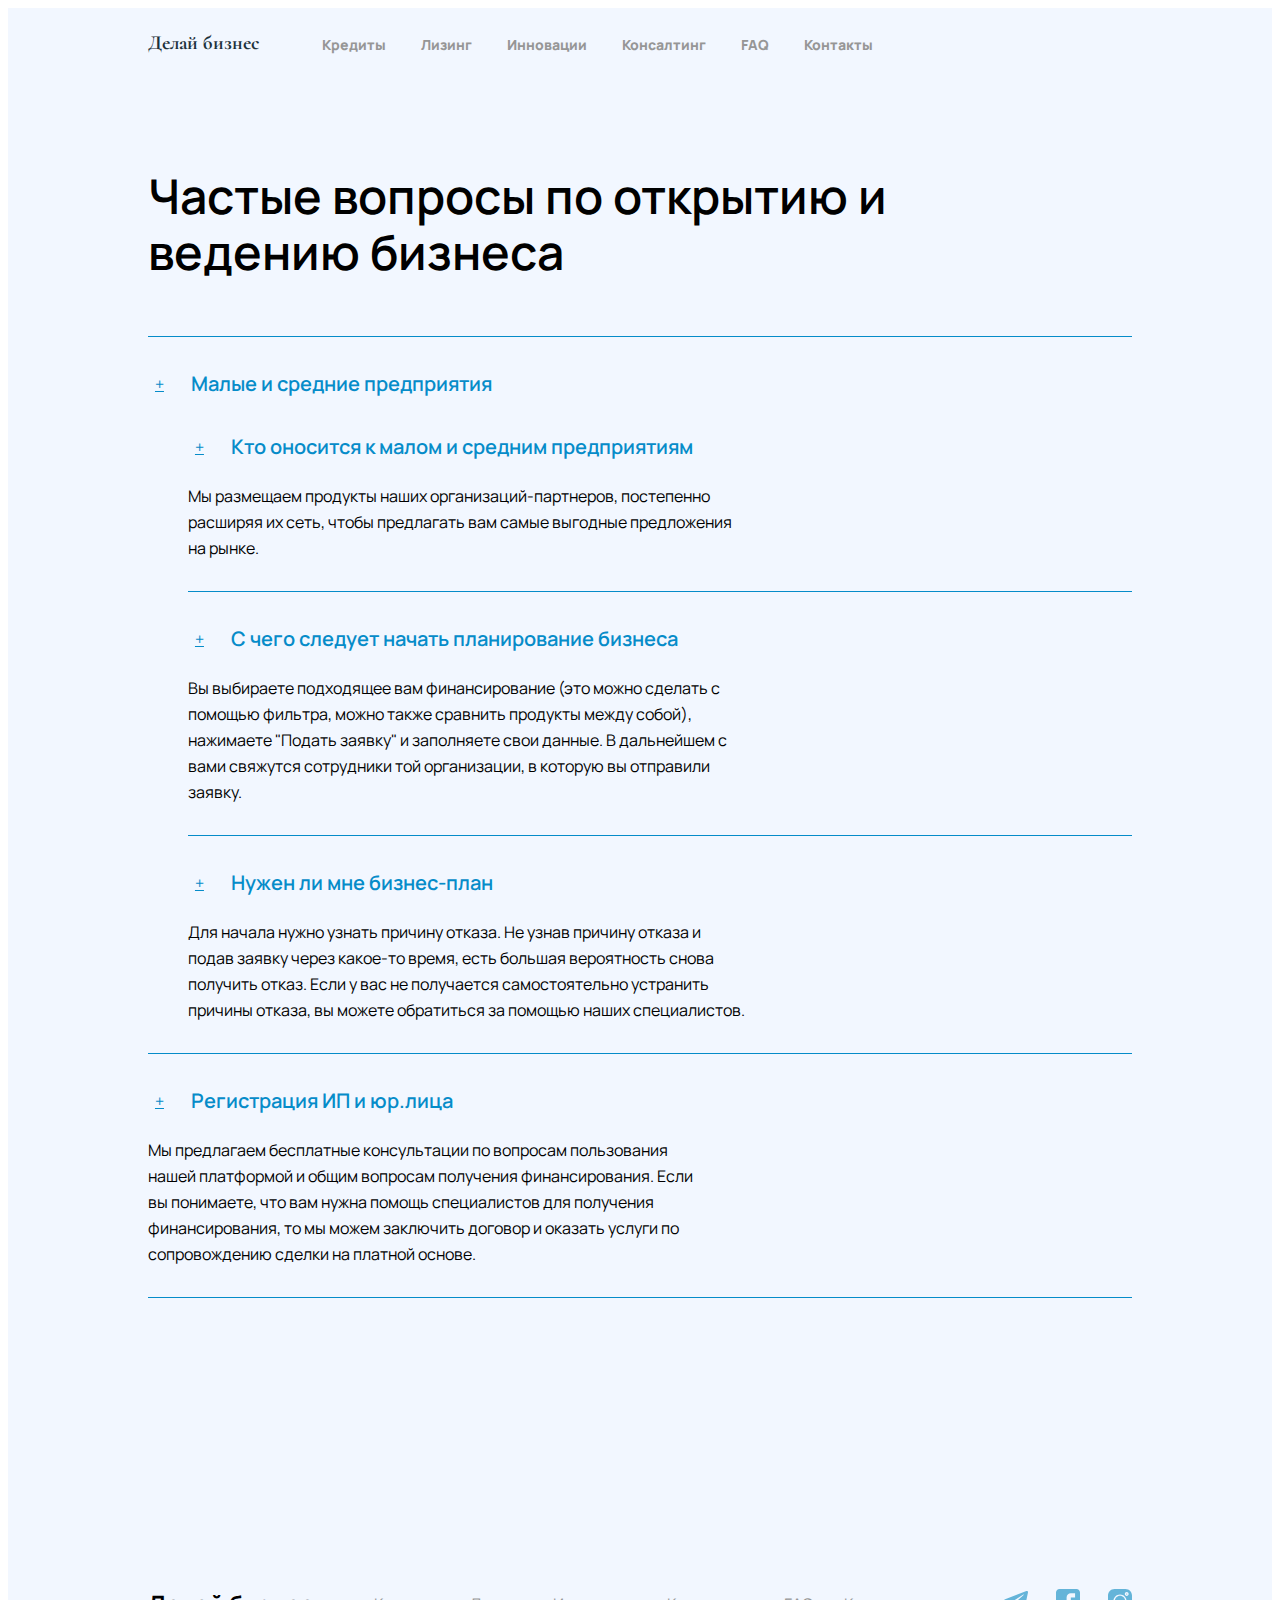
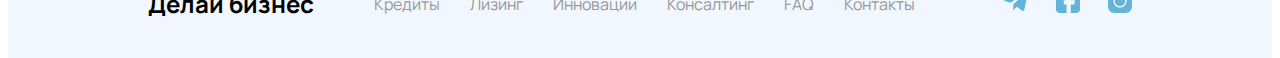
==== pages/faq.html @ 892f533c "commit" ====
<!DOCTYPE html>
<html lang="en">
<head>
    <meta charset="UTF-8">
    <meta http-equiv="X-UA-Compatible" content="IE=edge">
    <meta name="viewport" content="width=device-width, initial-scale=1.0">
    <link rel="stylesheet" href="./css/reset.css">
    <link href="https://cdn.jsdelivr.net/npm/bootstrap@5.0.0-beta1/dist/css/bootstrap.min.css" rel="stylesheet" integrity="sha384-giJF6kkoqNQ00vy+HMDP7azOuL0xtbfIcaT9wjKHr8RbDVddVHyTfAAsrekwKmP1" crossorigin="anonymous">
    <link rel="preconnect" href="https://fonts.gstatic.com">
    <link href="https://fonts.googleapis.com/css2?family=Cormorant&family=Manrope&display=swap" rel="stylesheet">
    <link rel="stylesheet" href="/css/faq.css">
    <title>Fin</title>
</head>
<body>
    <section class="main">
        <div class="wrapper">
            <header class="header">
                <a class="logo" href="/index.html">Делай бизнес</a>
                <div class="header-links">
                    <a href="/pages/credits.html">Кредиты</a>
                    <a href="/pages/leasing.html">Лизинг</a>
                    <a href="/pages/innovations.html">Инновации</a>
                    <a href="#!">Консалтинг</a>
                    <a href="/pages/faq.html">FAQ</a>
                    <a href="#!">Контакты</a>
                </div>
            </header>
            <div class="main_desc">
                <div>Частые вопросы по открытию и ведению бизнеса</div>
            </div>
        </div>
    </section>
    
    <section class="faq">
        <div class="wrapper">
            
            <div class="lists">
                <div class="collapse1">
                    <div class="list">
                        <a class="btn btn-primary" data-bs-toggle="collapse" href="#collapse1" role="button"
                            aria-expanded="false" aria-controls="collapseExample">
                            +
                        </a>
                        <div class="collapse_card-name">
                            Малые и средние предприятия
                        </div>
                        
                    </div>
                    <div class="collapse" id="collapse1">
                        <div class="collapse2">
                            <div class="list">
                                <a class="btn btn-primary" data-bs-toggle="collapse" href="#collapse2" role="button"
                                    aria-expanded="false" aria-controls="collapseExample">
                                    +
                                </a>
                                <div class="collapse_card-name">
                                    Кто оносится к малом и средним предприятиям
                                </div>
                                
                            </div>
                            <div class="collapse" id="collapse2">
                                <div class="card card-body">
                                    Мы размещаем продукты наших организаций-партнеров, постепенно расширяя их сеть, чтобы предлагать вам самые выгодные предложения на рынке. 
                                </div>
                            </div>
                        </div>
                        <div class="collapse3">
                            <div class="list">
                                <a class="btn btn-primary" data-bs-toggle="collapse" href="#collapse3" role="button"
                                    aria-expanded="false" aria-controls="collapseExample">
                                    +
                                </a>
                                <div class="collapse_card-name">
                                    С чего следует начать планирование бизнеса
                                </div>
                                
                            </div>
                            <div class="collapse" id="collapse3">
                                <div class="card card-body">
                                    Вы выбираете подходящее вам финансирование (это можно сделать с помощью фильтра, можно также сравнить продукты между собой), нажимаете "Подать заявку" и заполняете свои данные. В дальнейшем с вами свяжутся сотрудники той организации, в которую вы отправили заявку.
                                </div>
                            </div>
                        </div>
                        <div class="collapse4">
                            <div class="list">
                                <a class="btn btn-primary" data-bs-toggle="collapse" href="#collapse4" role="button"
                                    aria-expanded="false" aria-controls="collapseExample">
                                    +
                                </a>
                                <div class="collapse_card-name">
                                    Нужен ли мне бизнес-план
                                </div>
                                
                            </div>
                            <div class="collapse" id="collapse4">
                                <div class="card card-body">
                                    Для начала нужно узнать причину отказа. Не узнав причину отказа и подав заявку через какое-то время, есть большая вероятность снова получить отказ. Если у вас не получается самостоятельно устранить причины отказа, вы можете обратиться за помощью наших специалистов.
                                </div>
                            </div>
                        </div>
                    </div>
                </div>
                
                <div class="collapse5">
                    <div class="list">
                        <a class="btn btn-primary" data-bs-toggle="collapse" href="#collapse5" role="button"
                            aria-expanded="false" aria-controls="collapseExample">
                            +
                        </a>
                        <div class="collapse_card-name">
                            Регистрация ИП и юр.лица
                        </div>
                        
                    </div>
                    <div class="collapse" id="collapse5">
                        <div class="card card-body">
                            Мы предлагаем бесплатные консультации по вопросам пользования нашей платформой и общим вопросам получения финансирования. Если вы понимаете, что вам нужна помощь специалистов для получения финансирования, то мы можем заключить договор и оказать услуги по сопровождению сделки на платной основе.
                        </div>
                    </div>
                </div>
            </div>
        </div>
    </section>
    <section class="footer">
        <div class="wrapper">
            <div class="footer_content">
                <div class="footer_main-links">
                    <div class="footer_logo">Делай бизнес</div>
                    <div class="footer_links">
                        <a href="/pages/credits.html">Кредиты</a>
                        <a href="/pages/leasing.html">Лизинг</a>
                        <a href="/pages/innovations.html">Инновации</a>
                        <a href="#!">Консалтинг</a>
                        <a href="/pages/faq.html">FAQ</a>
                        <a href="#!">Контакты</a>
                    </div>
                </div>
                <div class="link-pics">
                    <a href="#!">
                        <img src="/img/telegram.svg" alt="tg">
                    </a>
                    <a href="#!">
                        <img src="/img/facebook.svg" alt="fb">
                    </a>
                    <a href="#!">
                        <img src="/img/instagram.svg" alt="ig">
                    </a>
                </div>
            </div>
        </div>
    </section>
    




    <script src="https://cdn.jsdelivr.net/npm/bootstrap@5.0.0-beta1/dist/js/bootstrap.bundle.min.js" integrity="sha384-ygbV9kiqUc6oa4msXn9868pTtWMgiQaeYH7/t7LECLbyPA2x65Kgf80OJFdroafW" crossorigin="anonymous"></script>
</body>
</html>
---- css/faq.css ----
body{
    font-family: 'Manrope', sans-serif;
    height: 100vh;
}
.wrapper{
    width: 100%;
    box-sizing: border-box;
    padding: 0 140px;
    background-color: #F2F7FF;
}
header{
    height: 70px;
    display: flex;
    align-items: center;
}
header a{
    text-decoration: none;
}
.logo{
    font-family: 'Cormorant', serif;
    font-style: normal;
    font-weight: bold;
    font-size: 20px;
    line-height: 29px;
    color: #1C313B;
}

.header-links{
    margin: 2px 0 0 62px;
}
.header-links a{
    font-style: normal;
    font-weight: 800;
    font-size: 14px;
    line-height: 20px;
    color: #969696;
    margin-left: 32px;
}
.header-links a:hover{
    color: #068CC9;
}
.header-links a:first-child{
    margin-left: 0;
}
.main_desc div:first-child{
    width: 850px;
    height: 168px;
    margin-top: 90px;
    font-style: normal;
    font-weight: 600;
    font-size: 48px;
    line-height: 56px;
}


/* ======================================================== */

.adv_cards{
    display: flex;
}
.adv_card{
    display: flex;
    flex: 6;
}
.adv_card img{
    min-width: 72px;
    height: 72px;
}
.adv_cards-content{
    margin-left: 15px;
}
.advantages_name{
    width: 662px;
    height: 128px;
    font-weight: 800;
    font-size: 48px;
    line-height: 64px;
    margin-top: 150px;
}
.adv_name{
    font-weight: 600;
    font-size: 24px;
    line-height: 32px;
}
.adv_desc{
    font-size: 16px;
    line-height: 26px;
    margin-top: 8px;
}
.adv_cards{
    margin-top: 50px;
}
.adv_cards:last-child{
    margin-top: 70px;
}

/* ======================================================== */

.faq{
    background-color: #F2F7FF;
    box-sizing: border-box;
}

.name div:first-child{
    width: 404px;
    height: 128px;
    font-weight: 800;
    font-size: 48px;
    line-height: 64px;
}
.name_pic{
    margin-top: 35px;
    width: 466px;
    height: 591px;
    background: url(/img/faq-pic1.png) no-repeat top;
}

.collapse1,
.collapse3,
.collapse5{
    border-top: 1px solid #068CC9;
    border-bottom: 1px solid #068CC9;
    box-sizing: border-box;
    padding: 30px 0 30px 0;
}
.collapse5{
    margin-top: 30px;
}
.collapse1{
    border-bottom: none;
    padding-bottom: 0;
}
.collapse2{
    box-sizing: border-box;
    padding: 30px 0 30px 0;
}
.collapse4{
    padding-top: 30px;
}
.collapse2,
.collapse3,
.collapse4{
    margin-left: 40px;
}

.lists{
    width: 100%;
}
.list{
    display: flex;
    justify-content: space-between;
    align-items: center;
}
.list a{
    width: 24px;
    height: 24px;
    padding: 0;
    display: flex;
    align-items: center;
    justify-content: center;
    background-color: #F2F7FF;
    border: none;
    color: #068CC9;
}
.list a:hover,
.list a:focus{
    background-color: #F2F7FF;
    color: #068CC9;
    border: none;
}
.collapse_card-name{
    width: 100%;
    color: #068CC9;
    font-weight: 600;
    font-size: 20px;
    line-height: 33px;
    margin-left: 20px;
}
.card{
    margin-top: 20px;
    background-color: #F2F7FF;
    border: none;
    font-size: 16px;
    line-height: 26px;
    padding: 0;
    max-width: 560px;
}

/* ======================================================== */

.footer{
    height: 40vh;
}
.footer .wrapper{
    height: 100%;
    display: flex;
    align-items: center;
    padding-bottom: 40px;
    display: flex;
    align-items: flex-end;
}
.footer_content{
    width: 100%;
    display: flex;
    justify-content: space-between;
}
.footer_main-links{
    display: flex;
}
.footer_links{
    margin-left: 60px;
    display: flex;
    align-items: center;
}
.footer_logo{
    font-weight: bold;
    font-size: 24px;
    line-height: 29px;
}
.footer_links a{
    margin-left: 30px;
    text-decoration: none;
    color: #969696;
}
.footer_links a:hover{
    color: #068CC9;
}
.footer_links a:first-child{
    margin: 0;
}
.link-pics a{
    margin-left: 25px;
    text-decoration: none;
}
.link-pics img:hover{
    transition: .3s;
    transform: scale(1.2);
}
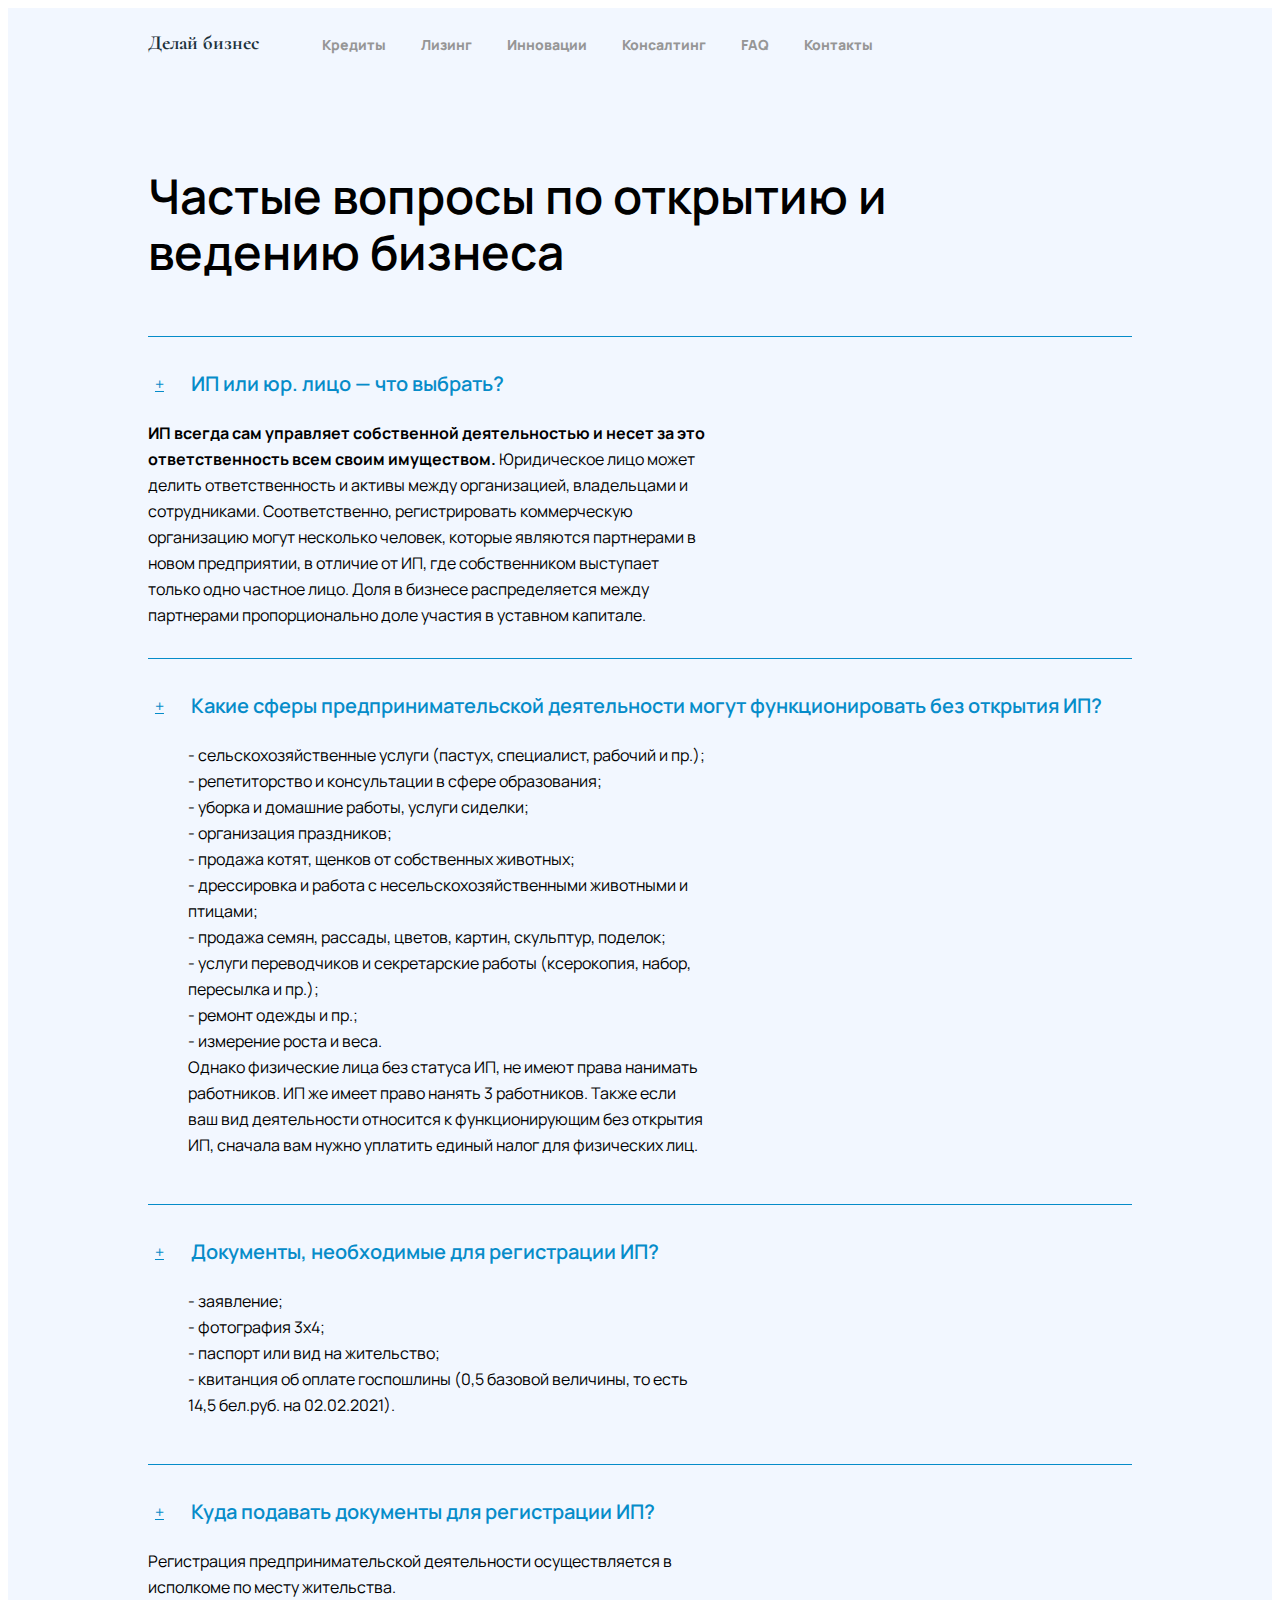
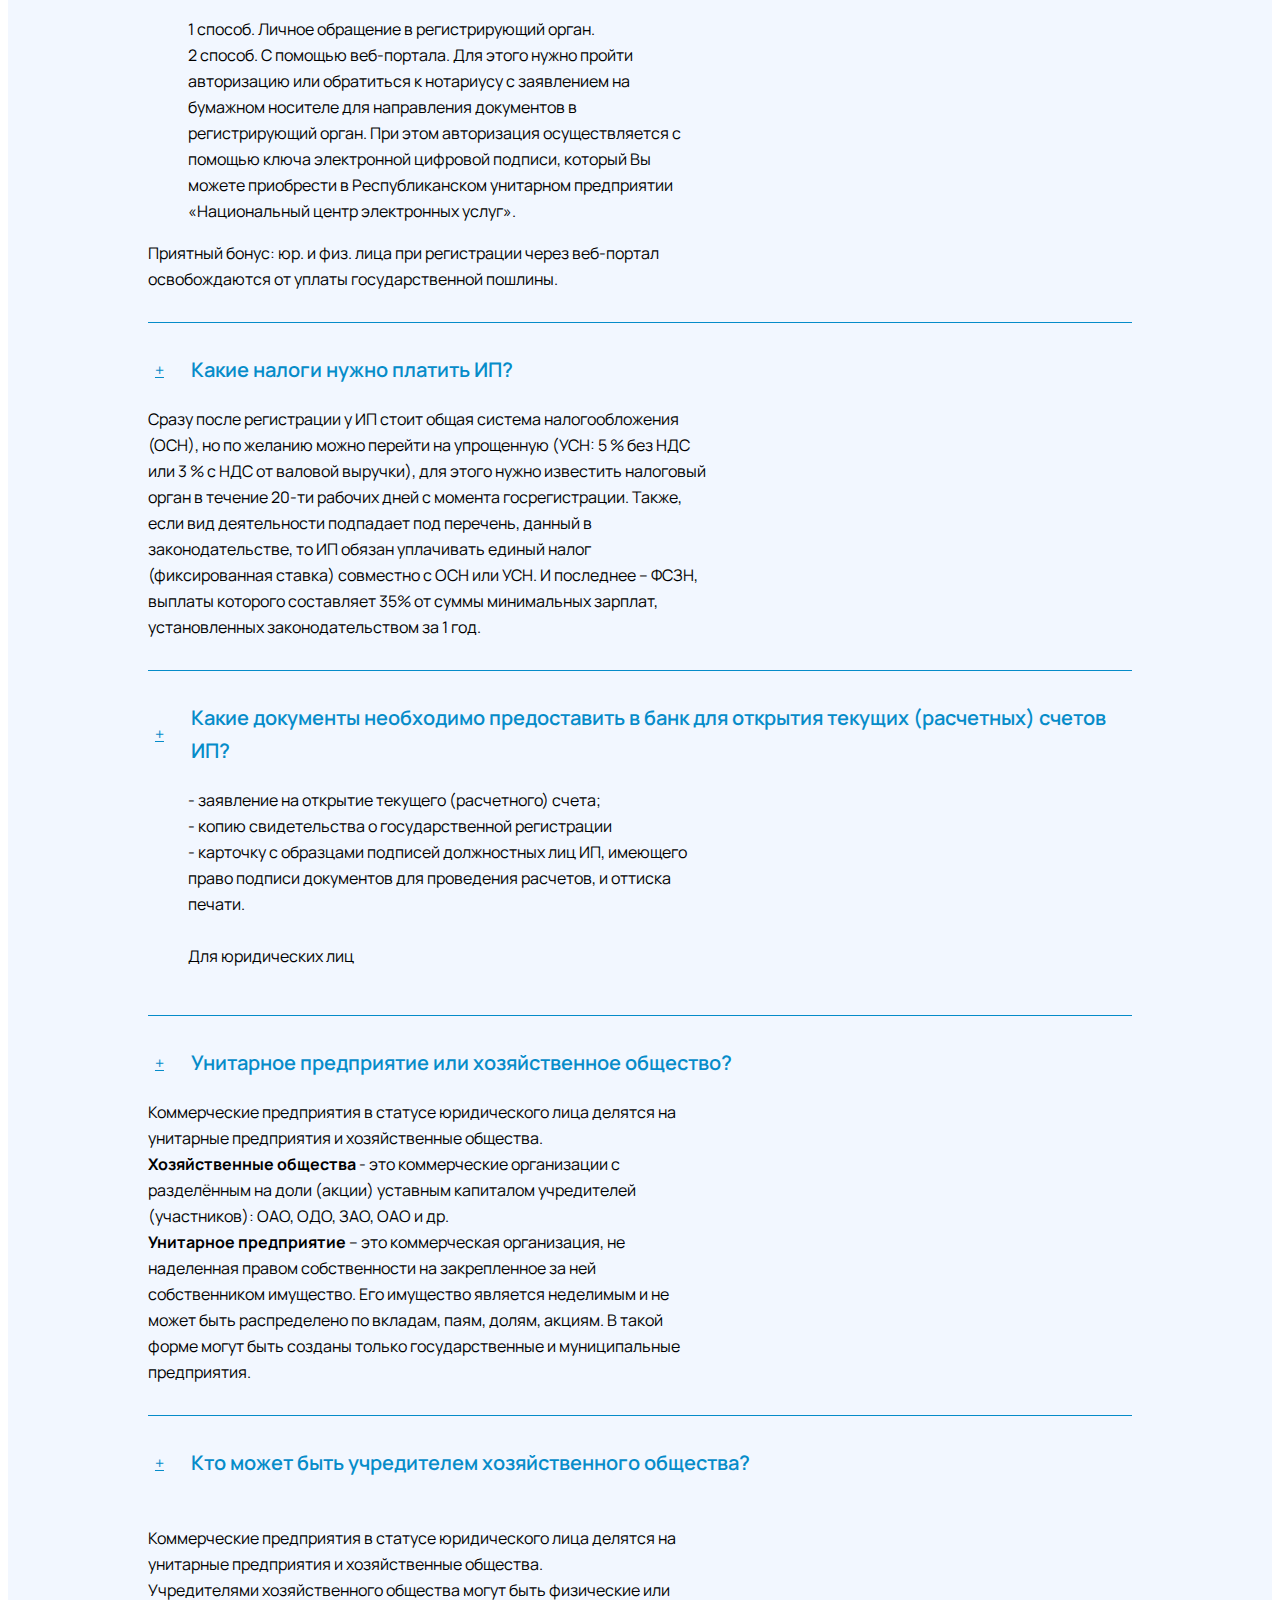
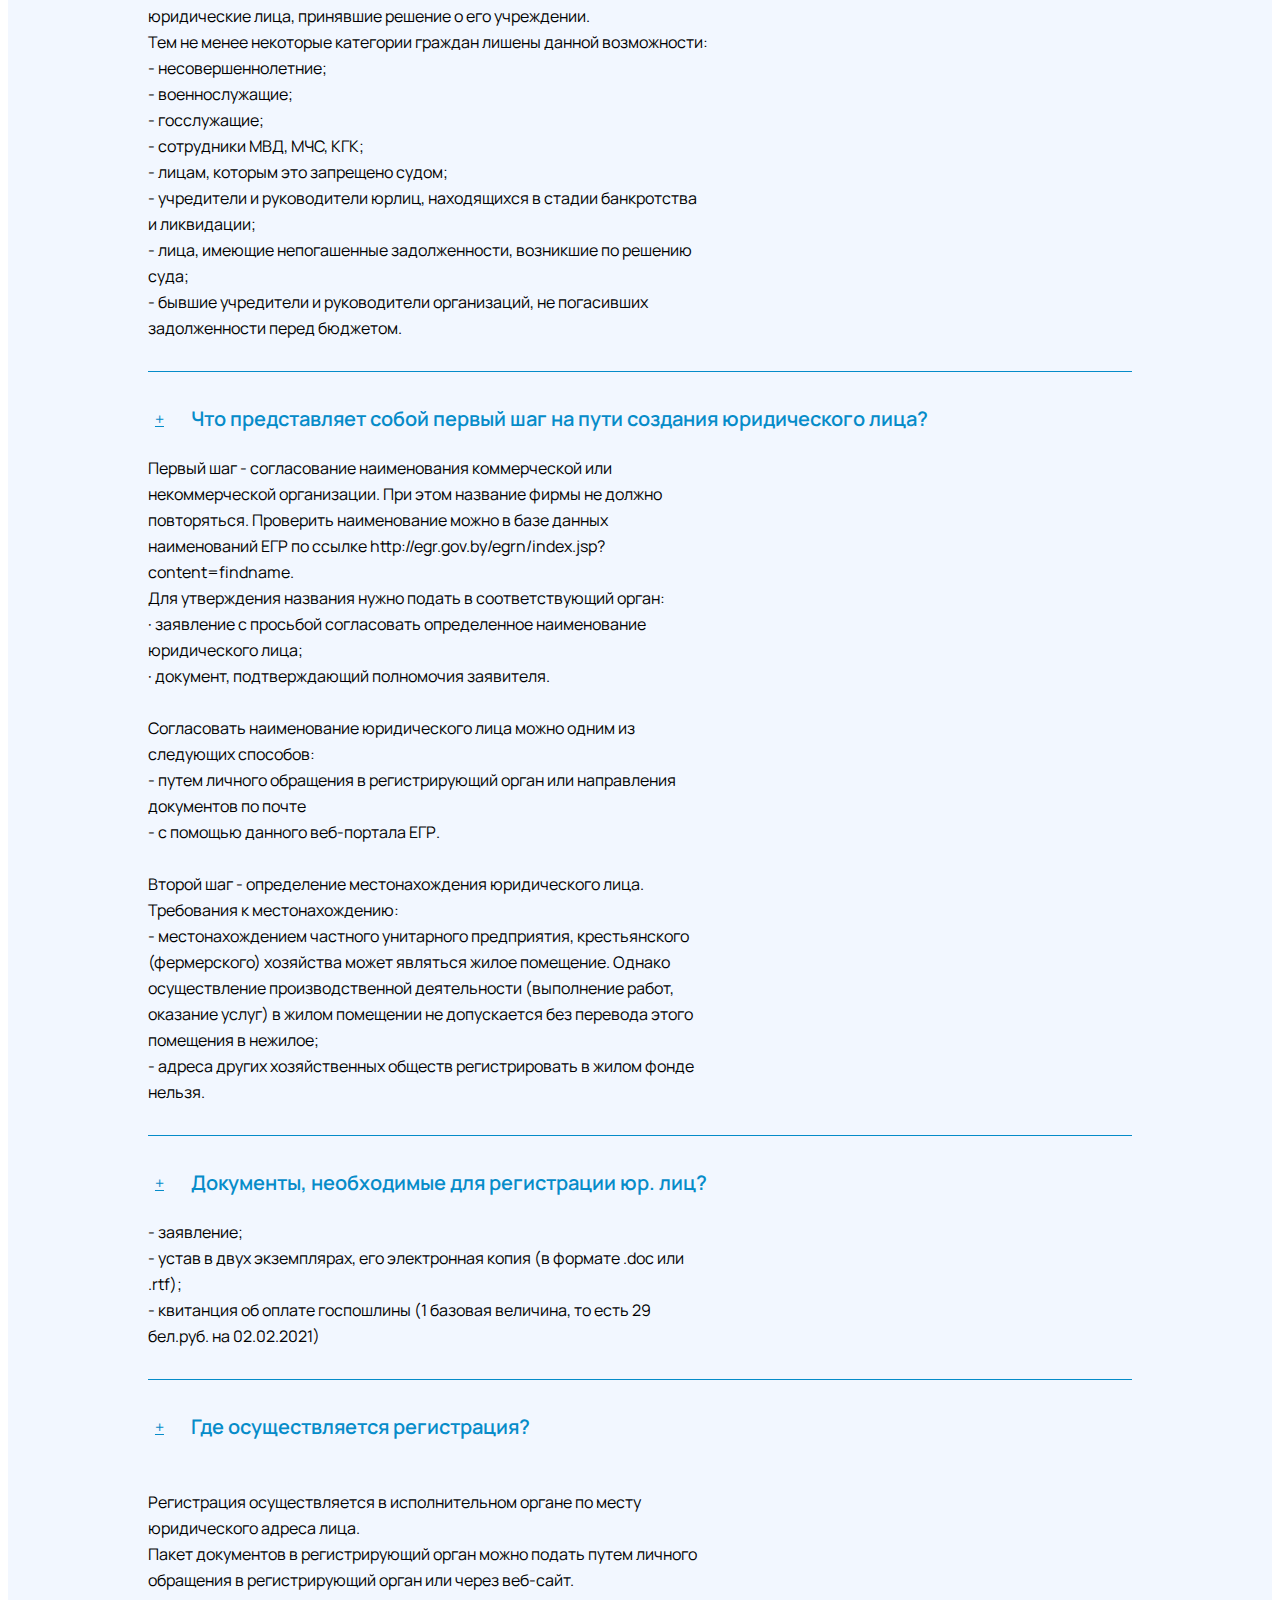
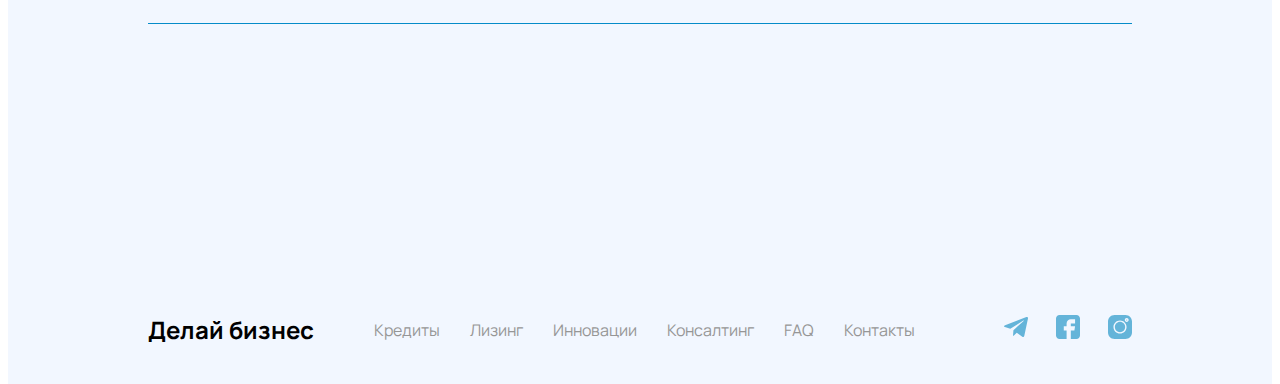
==== commit d9a54f30: "commit" ====
--- a/pages/faq.html
+++ b/pages/faq.html
@@ -42,65 +42,85 @@
                             +
                         </a>
                         <div class="collapse_card-name">
-                            Малые и средние предприятия
-                        </div>
-                        
+                            ИП или юр. лицо — что выбрать?
+                        </div>
                     </div>
                     <div class="collapse" id="collapse1">
-                        <div class="collapse2">
-                            <div class="list">
-                                <a class="btn btn-primary" data-bs-toggle="collapse" href="#collapse2" role="button"
-                                    aria-expanded="false" aria-controls="collapseExample">
-                                    +
-                                </a>
-                                <div class="collapse_card-name">
-                                    Кто оносится к малом и средним предприятиям
-                                </div>
-                                
-                            </div>
-                            <div class="collapse" id="collapse2">
-                                <div class="card card-body">
-                                    Мы размещаем продукты наших организаций-партнеров, постепенно расширяя их сеть, чтобы предлагать вам самые выгодные предложения на рынке. 
-                                </div>
-                            </div>
-                        </div>
-                        <div class="collapse3">
-                            <div class="list">
-                                <a class="btn btn-primary" data-bs-toggle="collapse" href="#collapse3" role="button"
-                                    aria-expanded="false" aria-controls="collapseExample">
-                                    +
-                                </a>
-                                <div class="collapse_card-name">
-                                    С чего следует начать планирование бизнеса
-                                </div>
-                                
-                            </div>
-                            <div class="collapse" id="collapse3">
-                                <div class="card card-body">
-                                    Вы выбираете подходящее вам финансирование (это можно сделать с помощью фильтра, можно также сравнить продукты между собой), нажимаете "Подать заявку" и заполняете свои данные. В дальнейшем с вами свяжутся сотрудники той организации, в которую вы отправили заявку.
-                                </div>
-                            </div>
-                        </div>
-                        <div class="collapse4">
-                            <div class="list">
-                                <a class="btn btn-primary" data-bs-toggle="collapse" href="#collapse4" role="button"
-                                    aria-expanded="false" aria-controls="collapseExample">
-                                    +
-                                </a>
-                                <div class="collapse_card-name">
-                                    Нужен ли мне бизнес-план
-                                </div>
-                                
-                            </div>
-                            <div class="collapse" id="collapse4">
-                                <div class="card card-body">
-                                    Для начала нужно узнать причину отказа. Не узнав причину отказа и подав заявку через какое-то время, есть большая вероятность снова получить отказ. Если у вас не получается самостоятельно устранить причины отказа, вы можете обратиться за помощью наших специалистов.
-                                </div>
-                            </div>
-                        </div>
-                    </div>
-                </div>
-                
+                        <div class="card card-body">
+                            <strong>ИП всегда сам управляет собственной деятельностью и несет за это ответственность всем своим имуществом.</strong> Юридическое лицо может делить ответственность и активы между организацией, владельцами и сотрудниками. Соответственно, регистрировать коммерческую организацию могут несколько человек, которые являются партнерами в новом предприятии, в отличие от ИП, где собственником выступает только одно частное лицо. Доля в бизнесе распределяется между партнерами пропорционально доле участия в уставном капитале.
+                        </div>
+                    </div>
+                </div>
+                <div class="collapse2">
+                    <div class="list">
+                        <a class="btn btn-primary" data-bs-toggle="collapse" href="#collapse2" role="button"
+                            aria-expanded="false" aria-controls="collapseExample">
+                            +
+                        </a>
+                        <div class="collapse_card-name">
+                            Какие сферы предпринимательской деятельности могут функционировать без открытия ИП?
+                        </div>
+                    </div>
+                    <div class="collapse" id="collapse2">
+                        <div class="card card-body">
+                            <ul>
+                            <li>- сельскохозяйственные услуги (пастух, специалист, рабочий и пр.);</li>
+                            <li>- репетиторство и консультации в сфере образования;</li>
+                            <li>- уборка и домашние работы, услуги сиделки;</li>
+                            <li>- организация праздников;</li>
+                            <li>- продажа котят, щенков от собственных животных;</li>
+                            <li>- дрессировка и работа с несельскохозяйственными животными и птицами;</li>
+                            <li>- продажа семян, рассады, цветов, картин, скульптур, поделок;</li>
+                            <li>- услуги переводчиков и секретарские работы (ксерокопия, набор, пересылка и пр.);</li>
+                            <li>- ремонт одежды и пр.;</li>
+                            <li>- измерение роста и веса.</li>
+                            <li>Однако физические лица без статуса ИП, не имеют права нанимать работников. ИП же имеет право нанять 3 работников. Также если ваш вид деятельности относится к функционирующим без открытия ИП, сначала вам нужно уплатить единый налог для физических лиц.</li>
+                            </ul>   
+                        </div>
+                    </div>
+                </div>
+                <div class="collapse3">
+                    <div class="list">
+                        <a class="btn btn-primary" data-bs-toggle="collapse" href="#collapse3" role="button"
+                            aria-expanded="false" aria-controls="collapseExample">
+                            +
+                        </a>
+                        <div class="collapse_card-name">
+                            Документы, необходимые для регистрации ИП?
+                        </div>
+                    </div>
+                    <div class="collapse" id="collapse3">
+                        <div class="card card-body">
+                            <ul>
+                                <li>- заявление;</li>
+                                <li>- фотография 3х4;</li>
+                                <li>- паспорт или вид на жительство;</li>
+                                <li>- квитанция об оплате госпошлины (0,5 базовой величины, то есть 14,5 бел.руб. на 02.02.2021).</li>
+                            </ul>
+                        </div>
+                    </div>
+                </div>
+                <div class="collapse4">
+                    <div class="list">
+                        <a class="btn btn-primary" data-bs-toggle="collapse" href="#collapse4" role="button"
+                            aria-expanded="false" aria-controls="collapseExample">
+                            +
+                        </a>
+                        <div class="collapse_card-name">
+                            Куда подавать документы для регистрации ИП?
+                        </div>
+                    </div>
+                    <div class="collapse" id="collapse4">
+                        <div class="card card-body">
+                            Регистрация предпринимательской деятельности осуществляется в исполкоме по месту жительства.
+                            <ul>
+                                <li>1 способ. Личное обращение в регистрирующий орган.</li>
+                                <li>2 способ. С помощью веб-портала. Для этого нужно пройти авторизацию или обратиться к нотариусу с заявлением на бумажном носителе для направления документов в регистрирующий орган. При этом авторизация осуществляется с помощью ключа электронной цифровой подписи, который Вы можете приобрести в Республиканском унитарном предприятии «Национальный центр электронных услуг».</li>
+                            </ul>
+                            Приятный бонус: юр. и физ. лица при регистрации через веб-портал освобождаются от уплаты государственной пошлины.
+                        </div>
+                    </div>
+                </div>
                 <div class="collapse5">
                     <div class="list">
                         <a class="btn btn-primary" data-bs-toggle="collapse" href="#collapse5" role="button"
@@ -108,13 +128,147 @@
                             +
                         </a>
                         <div class="collapse_card-name">
-                            Регистрация ИП и юр.лица
-                        </div>
-                        
+                            Какие налоги нужно платить ИП?
+                        </div>
                     </div>
                     <div class="collapse" id="collapse5">
                         <div class="card card-body">
-                            Мы предлагаем бесплатные консультации по вопросам пользования нашей платформой и общим вопросам получения финансирования. Если вы понимаете, что вам нужна помощь специалистов для получения финансирования, то мы можем заключить договор и оказать услуги по сопровождению сделки на платной основе.
+                            Сразу после регистрации у ИП стоит общая система налогообложения (ОСН), но по желанию можно перейти на упрощенную (УСН: 5 % без НДС или 3 % с НДС от валовой выручки), для этого нужно известить налоговый орган в течение 20-ти рабочих дней с момента госрегистрации. Также, если вид деятельности подпадает под перечень, данный в законодательстве, то ИП обязан уплачивать единый налог (фиксированная ставка) совместно с ОСН или УСН.
+                            И последнее – ФСЗН, выплаты которого составляет 35% от суммы минимальных зарплат, установленных законодательством за 1 год.
+                        </div>
+                    </div>
+                </div>
+                <div class="collapse6">
+                    <div class="list">
+                        <a class="btn btn-primary" data-bs-toggle="collapse" href="#collapse6" role="button"
+                            aria-expanded="false" aria-controls="collapseExample">
+                            +
+                        </a>
+                        <div class="collapse_card-name">
+                            Какие документы необходимо предоставить в банк для открытия текущих (расчетных) счетов ИП?
+                        </div>
+                    </div>
+                    <div class="collapse" id="collapse6">
+                        <div class="card card-body">
+                            <ul>
+                                <li>- заявление на открытие текущего (расчетного) счета;</li>
+                                <li>- копию свидетельства о государственной регистрации</li>
+                                <li>- карточку с образцами подписей должностных лиц ИП, имеющего право подписи документов для проведения расчетов, и оттиска печати.</li>
+                                <br>
+                                Для юридических лиц
+
+                            </ul>
+                        </div>
+                    </div>
+                </div>
+                <div class="collapse7">
+                    <div class="list">
+                        <a class="btn btn-primary" data-bs-toggle="collapse" href="#collapse7" role="button"
+                            aria-expanded="false" aria-controls="collapseExample">
+                            +
+                        </a>
+                        <div class="collapse_card-name">
+                            Унитарное предприятие или хозяйственное общество?
+                        </div>
+                    </div>
+                    <div class="collapse" id="collapse7">
+                        <div class="card card-body">
+                            Коммерческие предприятия в статусе юридического лица делятся на унитарные предприятия и хозяйственные общества.
+                            <li><strong>Хозяйственные общества</strong> - это коммерческие организации с разделённым на доли (акции) уставным капиталом учредителей (участников): ОАО, ОДО, ЗАО, ОАО и др.</li>
+                            <li><strong>Унитарное предприятие</strong> – это коммерческая организация, не наделенная правом собственности на закрепленное за ней собственником имущество. Его имущество является неделимым и не может быть распределено по вкладам, паям, долям, акциям. В такой форме могут быть созданы только государственные и муниципальные предприятия.</li>
+                        </div>
+                    </div>
+                </div>
+                <div class="collapse8">
+                    <div class="list">
+                        <a class="btn btn-primary" data-bs-toggle="collapse" href="#collapse8" role="button"
+                            aria-expanded="false" aria-controls="collapseExample">
+                            +
+                        </a>
+                        <div class="collapse_card-name">
+                            Кто может быть учредителем хозяйственного общества?
+                        </div>
+                    </div>
+                    <div class="collapse" id="collapse8">
+                        <div class="card card-body">
+                            <br>Коммерческие предприятия в статусе юридического лица делятся на унитарные предприятия и хозяйственные общества.
+                            <br>Учредителями хозяйственного общества могут быть физические или юридические лица, принявшие решение о его учреждении.
+                            <br>Тем не менее некоторые категории граждан лишены данной возможности:
+                            <li>- несовершеннолетние;</li>
+                            <li>- военнослужащие;</li>
+                            <li>- госслужащие;</li>
+                            <li>- сотрудники МВД, МЧС, КГК;</li>
+                            <li>- лицам, которым это запрещено судом;</li>
+                            <li>- учредители и руководители юрлиц, находящихся в стадии банкротства и ликвидации;</li>
+                            <li>- лица, имеющие непогашенные задолженности, возникшие по решению суда;</li>
+                            <li>- бывшие учредители и руководители организаций, не погасивших задолженности перед бюджетом.</li>
+
+                        </div>
+                    </div>
+                </div>
+                <div class="collapse9">
+                    <div class="list">
+                        <a class="btn btn-primary" data-bs-toggle="collapse" href="#collapse9" role="button"
+                            aria-expanded="false" aria-controls="collapseExample">
+                            +
+                        </a>
+                        <div class="collapse_card-name">
+                            Что представляет собой первый шаг на пути создания юридического лица?
+                        </div>
+                    </div>
+                    <div class="collapse" id="collapse9">
+                        <div class="card card-body">
+                            Первый шаг - согласование наименования коммерческой или некоммерческой организации. При этом название фирмы не должно повторяться. Проверить наименование можно в базе данных наименований ЕГР по ссылке http://egr.gov.by/egrn/index.jsp?content=findname.
+                            <br>
+                            Для утверждения названия нужно подать в соответствующий орган:
+                            <li>·   	заявление с просьбой согласовать определенное наименование юридического лица;</li>
+                            <li>·   	документ, подтверждающий полномочия заявителя.</li>
+                            <br>
+                            Согласовать наименование юридического лица можно одним из следующих способов:
+                            <li>- путем личного обращения в регистрирующий орган или направления документов по почте</li>
+                            <li>- с помощью данного веб-портала ЕГР.</li>
+                            <br>
+                            Второй шаг - определение местонахождения юридического лица.
+                            <br>
+                            Требования к местонахождению:
+                            <li>- местонахождением частного унитарного предприятия, крестьянского (фермерского) хозяйства может являться жилое помещение. Однако осуществление производственной деятельности (выполнение работ, оказание услуг) в жилом помещении не допускается без перевода этого помещения в нежилое;</li>
+                            <li>- адреса других хозяйственных обществ регистрировать в жилом фонде нельзя.</li>
+
+                        </div>
+                    </div>
+                </div>
+                <div class="collapse10">
+                    <div class="list">
+                        <a class="btn btn-primary" data-bs-toggle="collapse" href="#collapse10" role="button"
+                            aria-expanded="false" aria-controls="collapseExample">
+                            +
+                        </a>
+                        <div class="collapse_card-name">
+                            Документы, необходимые для регистрации юр. лиц?
+                        </div>
+                    </div>
+                    <div class="collapse" id="collapse10">
+                        <div class="card card-body">
+                            <li>- заявление;</li>
+                            <li>-  устав  в двух экземплярах, его электронная копия (в формате .doc или .rtf); </li>
+                            <li>- квитанция об оплате госпошлины (1 базовая величина, то есть 29 бел.руб. на 02.02.2021)</li>
+                        </div>
+                    </div>
+                </div>
+                <div class="collapse11">
+                    <div class="list">
+                        <a class="btn btn-primary" data-bs-toggle="collapse" href="#collapse11" role="button"
+                            aria-expanded="false" aria-controls="collapseExample">
+                            +
+                        </a>
+                        <div class="collapse_card-name">
+                            Где осуществляется регистрация?
+                        </div>
+                    </div>
+                    <div class="collapse" id="collapse11">
+                        <div class="card card-body">
+                            <br>Регистрация осуществляется в исполнительном органе по месту юридического адреса лица.
+                            <br>Пакет документов в регистрирующий орган можно подать путем личного обращения в регистрирующий орган или через веб-сайт.
                         </div>
                     </div>
                 </div>
--- a/css/faq.css
+++ b/css/faq.css
@@ -1,6 +1,9 @@
 body{
     font-family: 'Manrope', sans-serif;
     height: 100vh;
+}
+li{
+    list-style-type: none;
 }
 .wrapper{
     width: 100%;
@@ -117,30 +120,22 @@
 
 .collapse1,
 .collapse3,
-.collapse5{
+.collapse5,
+.collapse7,
+.collapse9,
+.collapse11{
     border-top: 1px solid #068CC9;
     border-bottom: 1px solid #068CC9;
     box-sizing: border-box;
     padding: 30px 0 30px 0;
 }
-.collapse5{
-    margin-top: 30px;
-}
-.collapse1{
-    border-bottom: none;
-    padding-bottom: 0;
-}
-.collapse2{
+.collapse2,
+.collapse4,
+.collapse6,
+.collapse8,
+.collapse10{
     box-sizing: border-box;
     padding: 30px 0 30px 0;
-}
-.collapse4{
-    padding-top: 30px;
-}
-.collapse2,
-.collapse3,
-.collapse4{
-    margin-left: 40px;
 }
 
 .lists{
